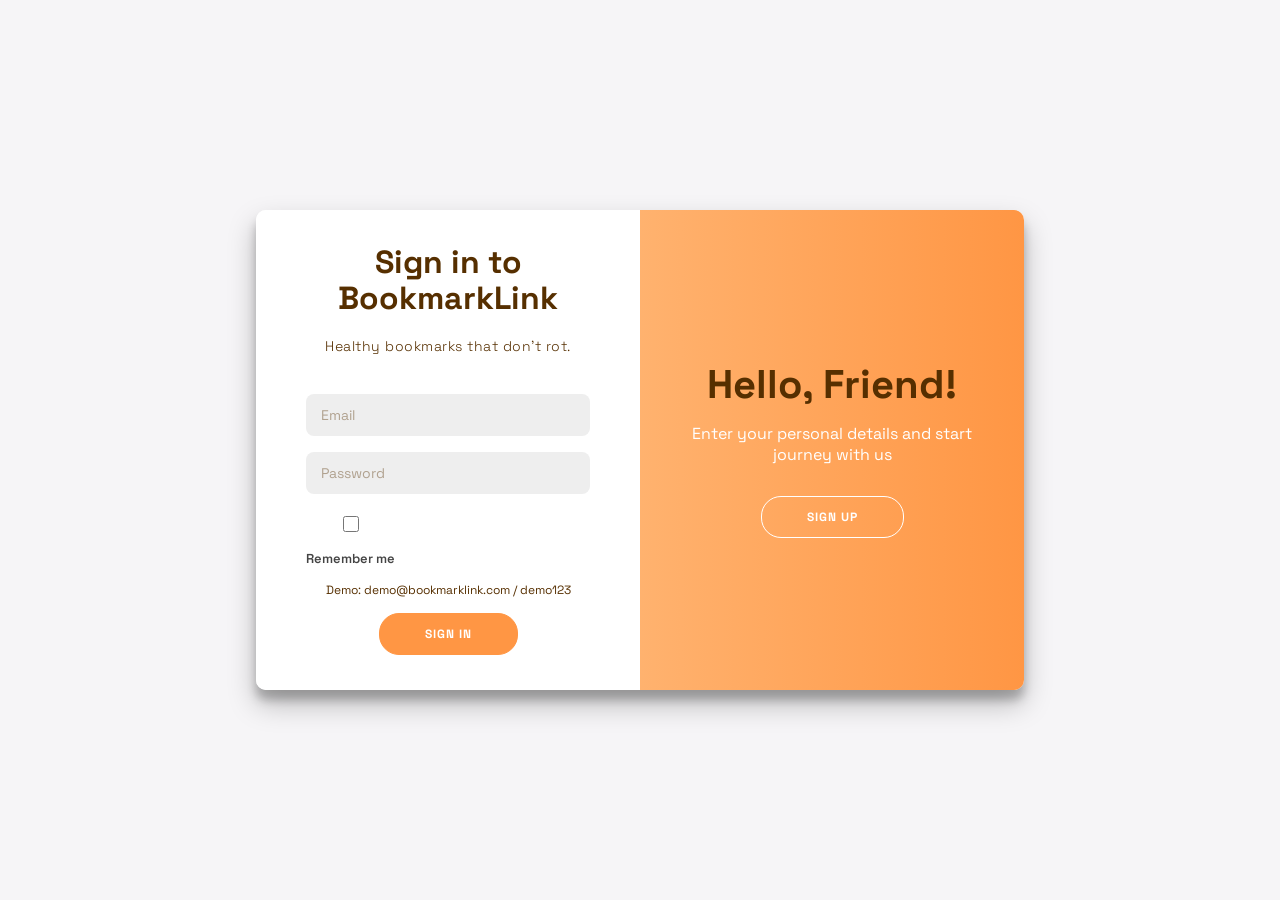
==== Frontend/login.html @ a45805b6 "Add auth flow and login UI" ====
<!DOCTYPE html>
<html lang="en">

<head>
    <meta charset="UTF-8" />
    <meta name="viewport" content="width=device-width, initial-scale=1.0" />
    <title>BookmarkLink - Login</title>
    <link rel="stylesheet" href="styles.css?v=2" />
    <link rel="preconnect" href="https://fonts.googleapis.com" />
    <link rel="preconnect" href="https://fonts.gstatic.com" crossorigin />
    <link
        href="https://fonts.googleapis.com/css2?family=DM+Serif+Display&family=Space+Grotesk:wght@400;500;600;700&display=swap"
        rel="stylesheet" />
</head>

<body class="auth-body">
    <main class="auth-container" id="authContainer">
        <!-- Sign Up Form -->
        <div class="form-container sign-up-container">
            <form id="signupForm" class="auth-form">
                <h1>Create Account</h1>
                <p class="social-text">or use your email for registration</p>
                <input type="text" name="name" placeholder="Name" required />
                <input type="email" name="email" placeholder="Email" required />
                <input type="password" name="password" placeholder="Password" required />
                <button type="submit" class="primary-btn">Sign Up</button>
                <div class="mobile-toggle">
                    <p>Already have an account? <a href="#" id="mobileSignIn">Sign In</a></p>
                </div>
            </form>
        </div>

        <!-- Sign In Form -->
        <div class="form-container sign-in-container">
            <form id="loginForm" class="auth-form">
                <h1>Sign in to BookmarkLink</h1>
                <p class="social-text">Healthy bookmarks that don’t rot.</p>
                <div id="authMessage" class="auth-message" hidden></div>
                <input type="email" name="email" placeholder="Email" required />
                <input type="password" name="password" placeholder="Password" required />
                <label class="remember-row">
                    <input type="checkbox" id="rememberMe" />
                    <span>Remember me</span>
                </label>
                <p class="forgot-password">Demo: demo@bookmarklink.com / demo123</p>
                <button type="submit" class="primary-btn">Sign In</button>
                <div class="mobile-toggle">
                    <p>New here? <a href="#" id="mobileSignUp">Create Account</a></p>
                </div>
            </form>
        </div>

        <!-- Overlay -->
        <div class="overlay-container">
            <div class="overlay">
                <div class="overlay-panel overlay-left">
                    <h1>Welcome Back!</h1>
                    <p>To keep connected with us please login with your personal info</p>
                    <button class="ghost-btn" id="signIn">Sign In</button>
                </div>
                <div class="overlay-panel overlay-right">
                    <h1>Hello, Friend!</h1>
                    <p>Enter your personal details and start journey with us</p>
                    <button class="ghost-btn" id="signUp">Sign Up</button>
                </div>
            </div>
        </div>
    </main>

    <script src="login.js?v=2"></script>
</body>

</html>
---- Frontend/styles.css ----
:root {
    --bg: #FFFDF1;
    --card-bg: #FFFFFF;
    --text: #562F00;
    --text-muted: rgba(86, 47, 0, 0.6);
    --primary: #FF9644;
    --primary-hover: #ff8c33;
    --secondary: #FFCE99;
    --border: rgba(86, 47, 0, 0.1);
    --shadow: 0 4px 6px -1px rgba(86, 47, 0, 0.05), 0 2px 4px -1px rgba(86, 47, 0, 0.03);
    --shadow-hover: 0 10px 15px -3px rgba(86, 47, 0, 0.1), 0 4px 6px -2px rgba(86, 47, 0, 0.05);

    /* Functional colors based on the palette usually need standard variants, keeping previous but adapting */
    --success: #10b981;
    --warning: #f59e0b;
    --danger: #ef4444;

    font-family: "Inter", system-ui, sans-serif;
}

* {
    box-sizing: border-box;
}

body {
    margin: 0;
    background-color: var(--bg);
    color: var(--text);
    min-height: 100vh;
    transition: background-color 0.3s ease;
}

/* Animations */
@keyframes fadeIn {
    from {
        opacity: 0;
        transform: translateY(10px);
    }

    to {
        opacity: 1;
        transform: translateY(0);
    }
}

@keyframes slideIn {
    from {
        transform: translateX(100%);
    }

    to {
        transform: translateX(0);
    }
}

.topbar {
    display: flex;
    align-items: center;
    justify-content: space-between;
    padding: 24px 48px;
    background: rgba(255, 253, 241, 0.8);
    backdrop-filter: blur(12px);
    position: sticky;
    top: 0;
    z-index: 100;
    border-bottom: 1px solid var(--border);
    transition: all 0.3s ease;
}

.brand {
    display: flex;
    align-items: center;
    gap: 12px;
}

.logo {
    font-size: 28px;
    animation: bounce 2s infinite;
}

@keyframes bounce {

    0%,
    100% {
        transform: translateY(0);
    }

    50% {
        transform: translateY(-4px);
    }
}

.brand-title {
    font-weight: 800;
    margin: 0;
    font-size: 1.2rem;
    color: var(--text);
}

.brand-subtitle {
    margin: 0;
    color: var(--text-muted);
    font-size: 14px;
}

.topbar-actions {
    display: flex;
    gap: 12px;
}

.layout {
    display: grid;
    grid-template-columns: minmax(300px, 0.8fr) minmax(400px, 1.2fr);
    gap: 40px;
    padding: 40px 48px 80px;
    max-width: 1440px;
    margin: 0 auto;
    animation: fadeIn 0.8s ease-out;
}

.panel {
    display: flex;
    flex-direction: column;
    gap: 24px;
}

h1 {
    font-size: 2.5rem;
    line-height: 1.1;
    font-weight: 800;
    color: var(--text);
    margin: 0;
}

h2 {
    font-size: 1.5rem;
    font-weight: 700;
    color: var(--text);
}

.muted {
    color: var(--text-muted);
    line-height: 1.6;
}

.card {
    background: var(--card-bg);
    border-radius: 20px;
    padding: 24px;
    display: flex;
    flex-direction: column;
    gap: 20px;
    box-shadow: var(--shadow);
    border: 1px solid var(--border);
    transition: transform 0.2s ease, box-shadow 0.2s ease;
}

.card:hover {
    box-shadow: var(--shadow-hover);
}

.form-row {
    display: grid;
    grid-template-columns: repeat(auto-fit, minmax(220px, 1fr));
    gap: 20px;
}

label {
    display: flex;
    flex-direction: column;
    font-size: 13px;
    font-weight: 600;
    gap: 8px;
    color: var(--text);
}

input,
select,
button {
    border-radius: 12px;
    border: 1px solid rgba(86, 47, 0, 0.15);
    padding: 12px 16px;
    font-size: 14px;
    font-family: inherit;
    background: #FFFAF0;
    /* Extremely light orange/cream tint */
    color: var(--text);
    transition: all 0.2s ease;
}

input::placeholder {
    color: rgba(86, 47, 0, 0.4);
}

input:focus,
select:focus {
    outline: none;
    border-color: var(--primary);
    background: #FFFFFF;
    box-shadow: 0 0 0 3px rgba(255, 150, 68, 0.2);
}

button {
    cursor: pointer;
    font-weight: 600;
    letter-spacing: 0.01em;
}

button:active {
    transform: scale(0.98);
}

.primary {
    background: var(--primary);
    color: #FFF;
    /* High contrast: Dark text on orange */
    border: none;
    box-shadow: 0 4px 6px -1px rgba(255, 150, 68, 0.3);
}

.primary:hover {
    background: var(--primary-hover);
    transform: translateY(-2px);
    box-shadow: 0 6px 12px -1px rgba(255, 150, 68, 0.4);
}

.ghost {
    background: transparent;
    border: 1px solid rgba(86, 47, 0, 0.2);
    color: var(--text);
}

.ghost:hover {
    background: rgba(255, 206, 153, 0.1);
    border-color: var(--primary);
    color: var(--primary);
}

.full {
    width: 100%;
}

.stats {
    display: grid;
    grid-template-columns: repeat(3, 1fr);
    gap: 16px;
}

.stat {
    background: var(--card-bg);
    border: 1px solid var(--border);
    border-radius: 16px;
    padding: 16px;
    text-align: center;
    box-shadow: var(--shadow);
    transition: transform 0.2s ease;
}

.stat:hover {
    transform: translateY(-4px);
    border-color: var(--secondary);
}

.stat-label {
    font-size: 12px;
    text-transform: uppercase;
    letter-spacing: 0.05em;
    color: var(--text-muted);
    margin: 0;
    font-weight: 600;
}

.stat-value {
    font-size: 24px;
    font-weight: 800;
    color: var(--primary);
    margin: 4px 0 0;
}

.section-header {
    display: flex;
    align-items: center;
    justify-content: space-between;
    flex-wrap: wrap;
    gap: 16px;
}

.filters {
    display: flex;
    gap: 12px;
}

.grid {
    display: grid;
    grid-template-columns: repeat(auto-fill, minmax(280px, 1fr));
    gap: 20px;
}

.link-card {
    background: var(--card-bg);
    border: 1px solid var(--border);
    border-radius: 20px;
    padding: 24px;
    display: flex;
    flex-direction: column;
    gap: 16px;
    box-shadow: var(--shadow);
    transition: all 0.3s cubic-bezier(0.175, 0.885, 0.32, 1.275);
    position: relative;
    overflow: hidden;
    animation: fadeIn 0.5s ease-out backwards;
}

.link-card:hover {
    transform: translateY(-6px) scale(1.01);
    box-shadow: var(--shadow-hover);
    border-color: var(--secondary);
}

.link-card::before {
    content: '';
    position: absolute;
    top: 0;
    left: 0;
    width: 4px;
    height: 100%;
    background: var(--secondary);
    opacity: 0.5;
}

.link-header {
    display: flex;
    justify-content: space-between;
    align-items: flex-start;
    gap: 12px;
}

.link-content {
    min-width: 0;
    flex: 1;
}

.link-url {
    display: block;
    color: var(--primary);
    font-size: 13px;
    text-decoration: none;
    word-break: break-word;
    margin-top: 4px;
    transition: color 0.2s;
}

.link-url:hover {
    text-decoration: underline;
    color: var(--primary-hover);
}

.link-title {
    font-weight: 700;
    margin: 0;
    font-size: 18px;
    color: var(--text);
}

.badge {
    padding: 6px 12px;
    border-radius: 20px;
    font-size: 11px;
    font-weight: 700;
    text-transform: uppercase;
    letter-spacing: 0.02em;
}

.badge.good {
    background: rgba(16, 185, 129, 0.1);
    color: #059669;
}

.badge.warning {
    background: rgba(245, 158, 11, 0.1);
    color: #d97706;
}

.badge.danger {
    background: rgba(239, 68, 68, 0.1);
    color: #dc2626;
}

.progress {
    height: 6px;
    background: #f1f5f9;
    border-radius: 999px;
    overflow: hidden;
    margin-top: 4px;
}

.progress>span {
    display: block;
    height: 100%;
    background: linear-gradient(90deg, var(--secondary), var(--primary));
    border-radius: 999px;
    transition: width 0.5s ease-out;
}

.meta {
    display: flex;
    align-items: center;
    gap: 8px;
    color: var(--text-muted);
    font-size: 13px;
    font-weight: 500;
}

.dot {
    width: 4px;
    height: 4px;
    background: var(--text-muted);
    border-radius: 50%;
    opacity: 0.5;
}

.tags {
    display: flex;
    flex-wrap: wrap;
    gap: 8px;
}

.tag {
    padding: 6px 10px;
    border-radius: 12px;
    background: #FFFAF0;
    /* Lighter cream */
    border: 1px solid var(--border);
    font-size: 12px;
    color: var(--text);
    font-weight: 500;
    transition: background 0.2s;
}

.tag:hover {
    background: #FEEBC8;
    /* Light peach */
}

.card-actions {
    display: flex;
    gap: 8px;
    margin-top: auto;
}

.card-actions button {
    flex: 1;
    font-size: 13px;
    padding: 8px 12px;
}

/* Drawer UI */
.drawer {
    position: fixed;
    inset: 0;
    background: rgba(86, 47, 0, 0.25);
    backdrop-filter: blur(4px);
    display: none;
    justify-content: flex-end;
    z-index: 200;
    opacity: 0;
    transition: opacity 0.3s ease;
}

.drawer.open {
    display: flex;
    opacity: 1;
}

.drawer-content {
    width: min(500px, 100%);
    background: #FFFFFF;
    padding: 40px;
    display: flex;
    flex-direction: column;
    gap: 24px;
    height: 100%;
    box-shadow: -10px 0 30px rgba(0, 0, 0, 0.05);
    transform: translateX(100%);
    transition: transform 0.3s cubic-bezier(0.16, 1, 0.3, 1);
    overflow-y: auto;
}

.drawer.open .drawer-content {
    transform: translateX(0);
}

.stack {
    display: flex;
    flex-direction: column;
    gap: 20px;
}

.toggle {
    flex-direction: row;
    align-items: center;
    display: flex;
    gap: 12px;
    cursor: pointer;
}

.toggle input[type="checkbox"] {
    width: 20px;
    height: 20px;
    accent-color: var(--primary);
}

/* Toast */
.toast {
    position: fixed;
    bottom: 32px;
    right: 32px;
    background: var(--text);
    color: var(--bg);
    padding: 16px 24px;
    border-radius: 50px;
    font-weight: 500;
    box-shadow: 0 10px 25px -5px rgba(0, 0, 0, 0.2);
    opacity: 0;
    transform: translateY(20px) scale(0.95);
    transition: all 0.4s cubic-bezier(0.175, 0.885, 0.32, 1.275);
    pointer-events: none;
    z-index: 300;
}

.toast.show {
    opacity: 1;
    transform: translateY(0) scale(1);
}

/* Responsive */
@media (max-width: 980px) {
    .layout {
        grid-template-columns: 1fr;
        padding: 20px;
    }

    .topbar {
        flex-direction: column;
        gap: 16px;
        align-items: stretch;
        padding: 20px;
    }

    .topbar-actions {
        justify-content: space-between;
    }
}

/* Auth page */
.auth-body {
    font-family: "Space Grotesk", sans-serif;
    background: #f6f5f7;
    display: flex;
    justify-content: center;
    align-items: center;
    min-height: 100vh;
    margin: 0;
}

.auth-container {
    background-color: #fff;
    border-radius: 10px;
    box-shadow: 0 14px 28px rgba(0, 0, 0, 0.25),
        0 10px 10px rgba(0, 0, 0, 0.22);
    position: relative;
    overflow: hidden;
    width: 768px;
    max-width: 100%;
    min-height: 480px;
}

.form-container {
    position: absolute;
    top: 0;
    height: 100%;
    transition: all 0.6s ease-in-out;
}

.sign-in-container {
    left: 0;
    width: 50%;
    z-index: 2;
}

.auth-container.right-panel-active .sign-in-container {
    transform: translateX(100%);
}

.sign-up-container {
    left: 0;
    width: 50%;
    opacity: 0;
    z-index: 1;
}

.auth-container.right-panel-active .sign-up-container {
    transform: translateX(100%);
    opacity: 1;
    z-index: 5;
    animation: show 0.6s;
}

@keyframes show {

    0%,
    49.99% {
        opacity: 0;
        z-index: 1;
    }

    50%,
    100% {
        opacity: 1;
        z-index: 5;
    }
}

.overlay-container {
    position: absolute;
    top: 0;
    left: 50%;
    width: 50%;
    height: 100%;
    overflow: hidden;
    transition: transform 0.6s ease-in-out;
    z-index: 100;
}

.auth-container.right-panel-active .overlay-container {
    transform: translateX(-100%);
}

.overlay {
    background: #ff9644;
    background: -webkit-linear-gradient(to right, #ffce99, #ff9644);
    background: linear-gradient(to right, #ffce99, #ff9644);
    background-repeat: no-repeat;
    background-size: cover;
    background-position: 0 0;
    color: #FFFFFF;
    position: relative;
    left: -100%;
    height: 100%;
    width: 200%;
    transform: translateX(0);
    transition: transform 0.6s ease-in-out;
}

.auth-container.right-panel-active .overlay {
    transform: translateX(50%);
}

.overlay-panel {
    position: absolute;
    display: flex;
    align-items: center;
    justify-content: center;
    flex-direction: column;
    padding: 0 40px;
    text-align: center;
    top: 0;
    height: 100%;
    width: 50%;
    transform: translateX(0);
    transition: transform 0.6s ease-in-out;
}

.overlay-left {
    transform: translateX(-20%);
}

.auth-container.right-panel-active .overlay-left {
    transform: translateX(0);
}

.overlay-right {
    right: 0;
    transform: translateX(0);
}

.auth-container.right-panel-active .overlay-right {
    transform: translateX(20%);
}

/* Auth Typography & Elements */
.auth-form {
    background-color: #FFFFFF;
    display: flex;
    align-items: center;
    justify-content: center;
    flex-direction: column;
    padding: 0 50px;
    height: 100%;
    text-align: center;
}

.auth-form h1 {
    margin: 0;
    font-size: 2rem;
}

.social-text {
    font-size: 14px;
    font-weight: 300;
    line-height: 20px;
    letter-spacing: 0.5px;
    margin: 20px 0 30px;
}

.auth-form input {
    background-color: #eee;
    border: none;
    padding: 12px 15px;
    margin: 8px 0;
    width: 100%;
    border-radius: 8px;
}

.remember-row {
    display: flex;
    align-items: center;
    gap: 10px;
    font-size: 13px;
    color: #444;
    align-self: flex-start;
    margin-top: 6px;
}

.remember-row input[type="checkbox"] {
    width: 16px;
    height: 16px;
    accent-color: #ff9644;
}

.primary-btn {
    border-radius: 20px;
    border: 1px solid #FF9644;
    background-color: #FF9644;
    color: #FFFFFF;
    font-size: 12px;
    font-weight: bold;
    padding: 12px 45px;
    letter-spacing: 1px;
    text-transform: uppercase;
    transition: transform 80ms ease-in;
    margin-top: 15px;
}

.primary-btn:active {
    transform: scale(0.95);
}

.primary-btn:focus {
    outline: none;
}

.ghost-btn {
    border-radius: 20px;
    border: 1px solid #FFFFFF;
    background-color: transparent;
    color: #FFFFFF;
    font-size: 12px;
    font-weight: bold;
    padding: 12px 45px;
    letter-spacing: 1px;
    text-transform: uppercase;
    transition: transform 80ms ease-in;
    margin-top: 15px;
    cursor: pointer;
}

.ghost-btn:active {
    transform: scale(0.95);
}

.forgot-password {
    font-size: 12px;
    margin: 15px 0 0;
}

.mobile-toggle {
    display: none;
    margin-top: 20px;
    font-size: 14px;
}

@media (max-width: 768px) {
    .auth-container {
        width: 100%;
        min-height: 600px;
        border-radius: 0;
        box-shadow: none;
    }

    .overlay-container {
        display: none;
    }

    .sign-in-container, .sign-up-container {
        width: 100%;
        position: relative;
        height: auto;
        opacity: 1;
        transition: none;
        left: unset;
        z-index: unset;
        transform: unset;
    }

    .sign-up-container {
        display: none;
    }

    .auth-container.right-panel-active .sign-in-container {
        display: none;
    }

    .auth-container.right-panel-active .sign-up-container {
        display: block;
        transform: none;
        animation: fadeIn 0.5s;
    }

    .mobile-toggle {
        display: block;
    }
}
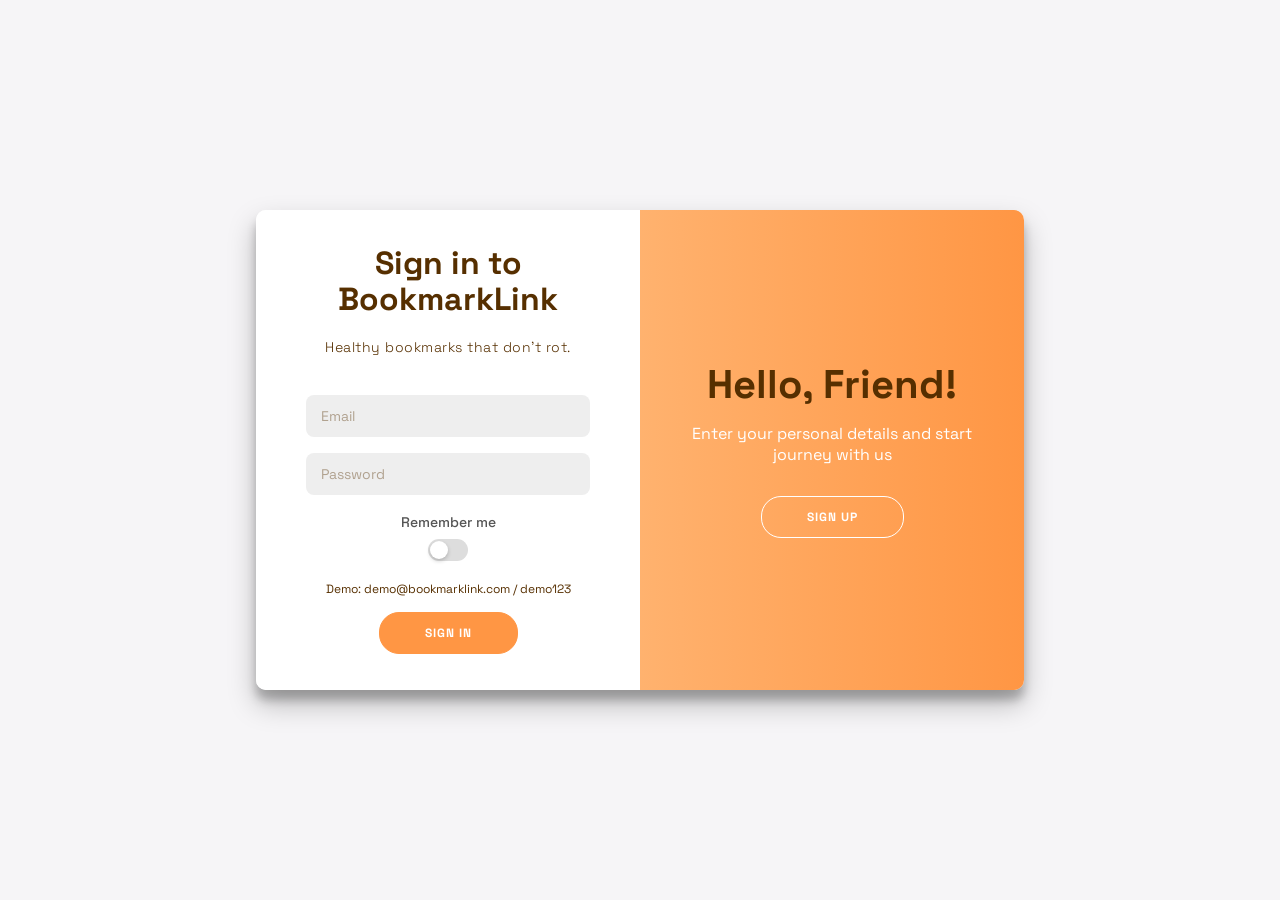
==== commit 56859f5f: "Website working correctly" ====
--- a/Frontend/login.html
+++ b/Frontend/login.html
@@ -6,6 +6,7 @@
     <meta name="viewport" content="width=device-width, initial-scale=1.0" />
     <title>BookmarkLink - Login</title>
     <link rel="stylesheet" href="styles.css?v=2" />
+    <link rel="icon" type="image/svg+xml" href="favicon.svg" />
     <link rel="preconnect" href="https://fonts.googleapis.com" />
     <link rel="preconnect" href="https://fonts.gstatic.com" crossorigin />
     <link
@@ -38,9 +39,10 @@
                 <div id="authMessage" class="auth-message" hidden></div>
                 <input type="email" name="email" placeholder="Email" required />
                 <input type="password" name="password" placeholder="Password" required />
-                <label class="remember-row">
+                <label class="remember-toggle">
+                    <span class="label-text">Remember me</span>
                     <input type="checkbox" id="rememberMe" />
-                    <span>Remember me</span>
+                    <span class="slider"></span>
                 </label>
                 <p class="forgot-password">Demo: demo@bookmarklink.com / demo123</p>
                 <button type="submit" class="primary-btn">Sign In</button>
--- a/Frontend/styles.css
+++ b/Frontend/styles.css
@@ -74,8 +74,18 @@
 }
 
 .logo {
-    font-size: 28px;
+    width: 40px;
+    height: 40px;
+    display: flex;
+    align-items: center;
+    justify-content: center;
     animation: bounce 2s infinite;
+}
+
+.logo svg {
+    width: 36px;
+    height: 36px;
+    display: block;
 }
 
 @keyframes bounce {
@@ -722,20 +732,55 @@
     border-radius: 8px;
 }
 
-.remember-row {
-    display: flex;
-    align-items: center;
-    gap: 10px;
-    font-size: 13px;
-    color: #444;
-    align-self: flex-start;
-    margin-top: 6px;
-}
-
-.remember-row input[type="checkbox"] {
-    width: 16px;
-    height: 16px;
-    accent-color: #ff9644;
+/* Toggle Switch Style */
+.remember-toggle {
+    display: flex;
+    align-items: center;
+    justify-content: space-between;
+    width: 100%;
+    font-size: 14px;
+    color: #555;
+    cursor: pointer;
+    margin-top: 10px;
+    margin-bottom: 5px;
+}
+
+.remember-toggle input {
+    display: none;
+}
+
+.slider {
+    position: relative;
+    width: 40px;
+    height: 22px;
+    background-color: #ddd;
+    border-radius: 20px;
+    transition: 0.3s cubic-bezier(0.4, 0.0, 0.2, 1);
+}
+
+.slider::before {
+    content: "";
+    position: absolute;
+    height: 18px;
+    width: 18px;
+    left: 2px;
+    bottom: 2px;
+    background-color: white;
+    border-radius: 50%;
+    transition: 0.3s cubic-bezier(0.4, 0.0, 0.2, 1);
+    box-shadow: 0 2px 4px rgba(0, 0, 0, 0.2);
+}
+
+.remember-toggle input:checked+.slider {
+    background-color: #FF9644;
+}
+
+.remember-toggle input:checked+.slider::before {
+    transform: translateX(18px);
+}
+
+.label-text {
+    font-weight: 500;
 }
 
 .primary-btn {
@@ -802,7 +847,8 @@
         display: none;
     }
 
-    .sign-in-container, .sign-up-container {
+    .sign-in-container,
+    .sign-up-container {
         width: 100%;
         position: relative;
         height: auto;
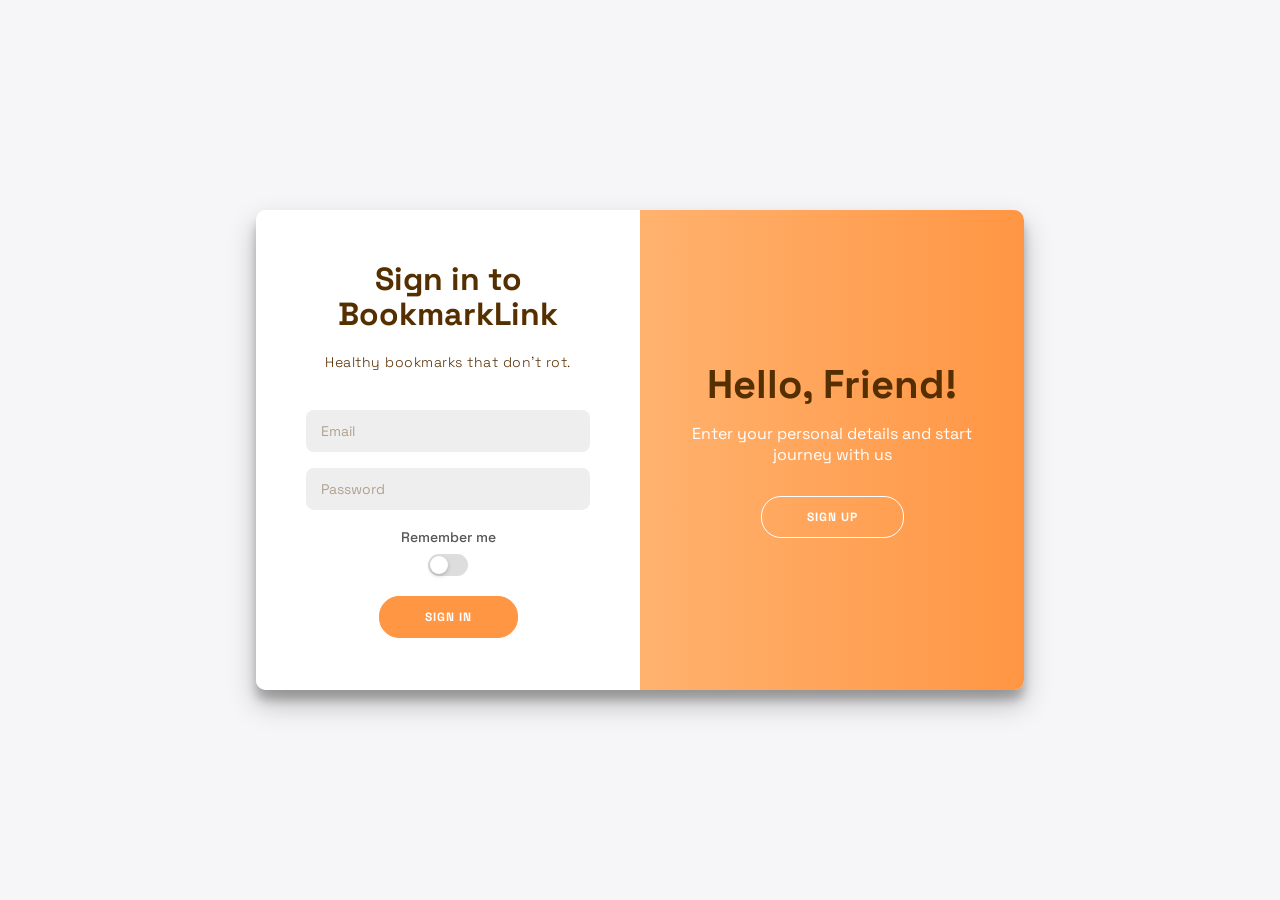
==== commit e929c409: "Website done completely" ====
--- a/Frontend/login.html
+++ b/Frontend/login.html
@@ -44,7 +44,6 @@
                     <input type="checkbox" id="rememberMe" />
                     <span class="slider"></span>
                 </label>
-                <p class="forgot-password">Demo: demo@bookmarklink.com / demo123</p>
                 <button type="submit" class="primary-btn">Sign In</button>
                 <div class="mobile-toggle">
                     <p>New here? <a href="#" id="mobileSignUp">Create Account</a></p>
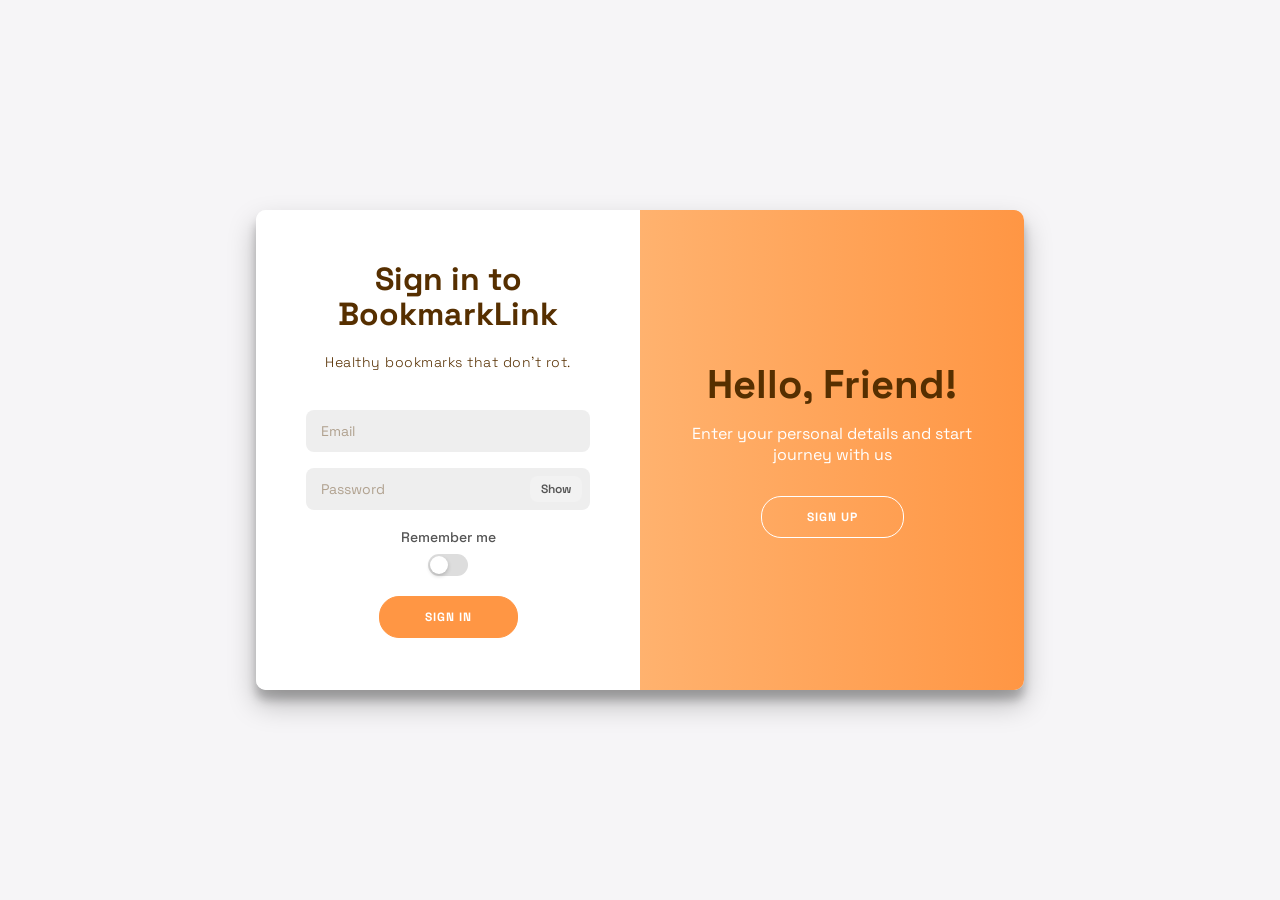
==== commit 5ea5dfb6: "Project Completed" ====
--- a/Frontend/login.html
+++ b/Frontend/login.html
@@ -5,7 +5,7 @@
     <meta charset="UTF-8" />
     <meta name="viewport" content="width=device-width, initial-scale=1.0" />
     <title>BookmarkLink - Login</title>
-    <link rel="stylesheet" href="styles.css?v=2" />
+    <link rel="stylesheet" href="styles.css?v=3" />
     <link rel="icon" type="image/svg+xml" href="favicon.svg" />
     <link rel="preconnect" href="https://fonts.googleapis.com" />
     <link rel="preconnect" href="https://fonts.gstatic.com" crossorigin />
@@ -23,7 +23,10 @@
                 <p class="social-text">or use your email for registration</p>
                 <input type="text" name="name" placeholder="Name" required />
                 <input type="email" name="email" placeholder="Email" required />
-                <input type="password" name="password" placeholder="Password" required />
+                <div class="password-field">
+                    <input id="signupPassword" type="password" name="password" placeholder="Password" required />
+                    <button class="password-toggle" type="button" data-target="signupPassword" aria-label="Show password" aria-pressed="false">Show</button>
+                </div>
                 <button type="submit" class="primary-btn">Sign Up</button>
                 <div class="mobile-toggle">
                     <p>Already have an account? <a href="#" id="mobileSignIn">Sign In</a></p>
@@ -38,7 +41,10 @@
                 <p class="social-text">Healthy bookmarks that don’t rot.</p>
                 <div id="authMessage" class="auth-message" hidden></div>
                 <input type="email" name="email" placeholder="Email" required />
-                <input type="password" name="password" placeholder="Password" required />
+                <div class="password-field">
+                    <input id="loginPassword" type="password" name="password" placeholder="Password" required />
+                    <button class="password-toggle" type="button" data-target="loginPassword" aria-label="Show password" aria-pressed="false">Show</button>
+                </div>
                 <label class="remember-toggle">
                     <span class="label-text">Remember me</span>
                     <input type="checkbox" id="rememberMe" />
@@ -68,7 +74,7 @@
         </div>
     </main>
 
-    <script src="login.js?v=2"></script>
+    <script src="login.js?v=3"></script>
 </body>
 
 </html>
--- a/Frontend/styles.css
+++ b/Frontend/styles.css
@@ -53,6 +53,16 @@
     }
 }
 
+@keyframes typing {
+    from {
+        clip-path: inset(0 100% 0 0);
+    }
+
+    to {
+        clip-path: inset(0 0 0 0);
+    }
+}
+
 .topbar {
     display: flex;
     align-items: center;
@@ -74,18 +84,8 @@
 }
 
 .logo {
-    width: 40px;
-    height: 40px;
-    display: flex;
-    align-items: center;
-    justify-content: center;
+    font-size: 28px;
     animation: bounce 2s infinite;
-}
-
-.logo svg {
-    width: 36px;
-    height: 36px;
-    display: block;
 }
 
 @keyframes bounce {
@@ -140,6 +140,29 @@
     font-weight: 800;
     color: var(--text);
     margin: 0;
+}
+
+.typewriter {
+    /* Font specifically chosen to have relatively uniform width, though Inter is variable 
+       Using linear animation instead of steps avoids the "stuck between letters" feel on variable fonts */
+    display: inline-block;
+    clip-path: inset(0 100% 0 0);
+}
+
+.part-1 {
+    animation: typing 3.5s linear forwards;
+}
+
+.part-2 {
+    animation: typing 1.8s linear forwards;
+    animation-delay: 3.5s;
+}
+
+@media (prefers-reduced-motion: reduce) {
+    .typewriter {
+        animation: none;
+        clip-path: none;
+    }
 }
 
 h2 {
@@ -732,6 +755,86 @@
     border-radius: 8px;
 }
 
+.password-field {
+    position: relative;
+    width: 100%;
+}
+
+.password-field input {
+    padding-right: 70px;
+}
+
+.password-field input.is-visible {
+    animation: passwordReveal 0.25s ease;
+}
+
+.password-field input.is-hidden {
+    animation: passwordHide 0.25s ease;
+}
+
+.password-toggle {
+    position: absolute;
+    right: 8px;
+    top: 50%;
+    transform: translateY(-50%);
+    border: 1px solid transparent;
+    background: #f2f2f2;
+    color: #555;
+    font-size: 12px;
+    padding: 6px 10px;
+    border-radius: 8px;
+    cursor: pointer;
+    line-height: 1;
+    transition: background 0.2s ease, transform 0.2s ease, color 0.2s ease;
+}
+
+.password-toggle:hover {
+    background: #e9e9e9;
+}
+
+.password-toggle.is-visible {
+    animation: eyeToggleOn 0.25s ease;
+}
+
+.password-toggle.is-hidden {
+    animation: eyeToggleOff 0.25s ease;
+}
+
+@keyframes eyeToggleOn {
+    0% {
+        transform: translateY(-50%) scale(0.9);
+        opacity: 0.7;
+    }
+    60% {
+        transform: translateY(-50%) scale(1.05);
+        opacity: 1;
+    }
+    100% {
+        transform: translateY(-50%) scale(1);
+    }
+}
+
+@keyframes eyeToggleOff {
+    0% {
+        transform: translateY(-50%) scale(1);
+        opacity: 1;
+    }
+    60% {
+        transform: translateY(-50%) scale(0.92);
+        opacity: 0.7;
+    }
+    100% {
+        transform: translateY(-50%) scale(1);
+        opacity: 1;
+    }
+}
+
+.password-toggle:focus {
+    outline: none;
+    border-color: #FF9644;
+    box-shadow: 0 0 0 2px rgba(255, 150, 68, 0.2);
+}
+
 /* Toggle Switch Style */
 .remember-toggle {
     display: flex;
@@ -876,4 +979,32 @@
     .mobile-toggle {
         display: block;
     }
+}
+
+@keyframes passwordReveal {
+    0% {
+        letter-spacing: 0.5px;
+        opacity: 0.7;
+    }
+    60% {
+        letter-spacing: 0;
+        opacity: 1;
+    }
+    100% {
+        opacity: 1;
+    }
+}
+
+@keyframes passwordHide {
+    0% {
+        letter-spacing: 0;
+        opacity: 1;
+    }
+    60% {
+        letter-spacing: 0.5px;
+        opacity: 0.7;
+    }
+    100% {
+        opacity: 1;
+    }
 }
